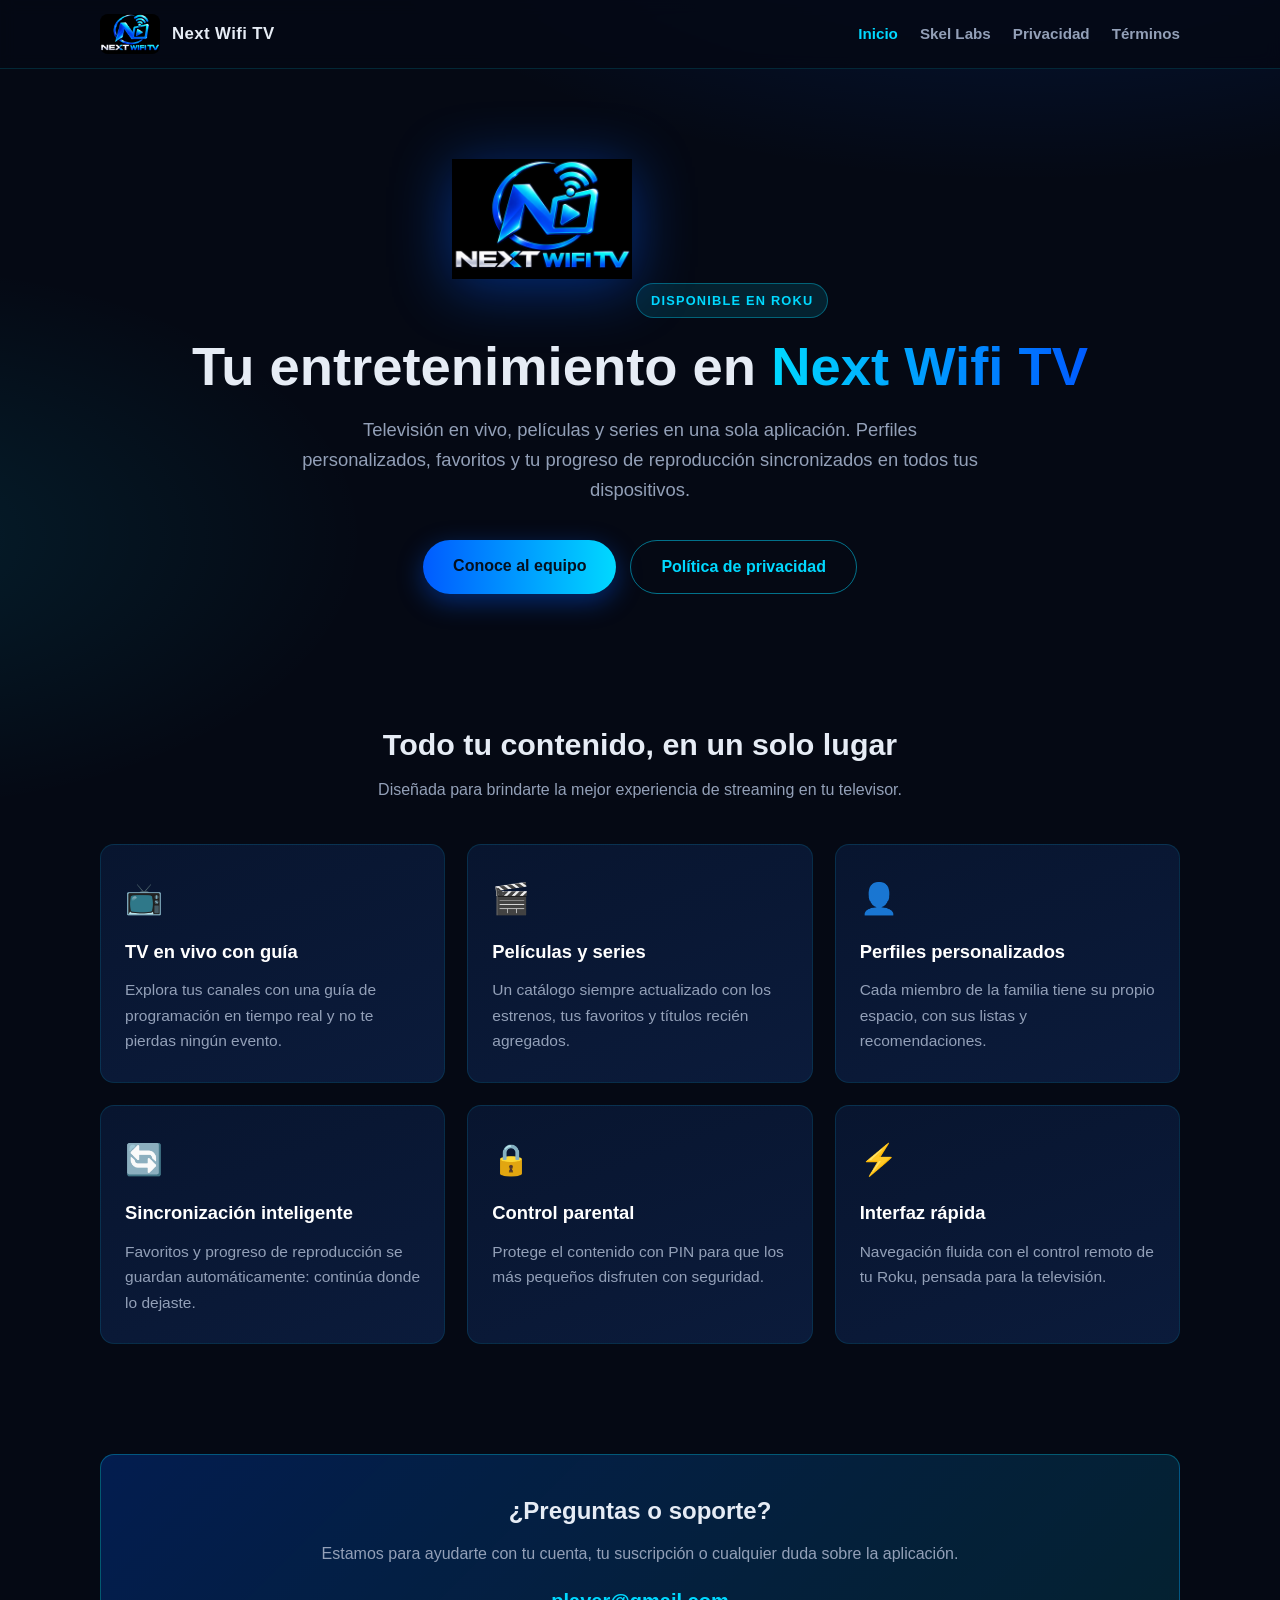
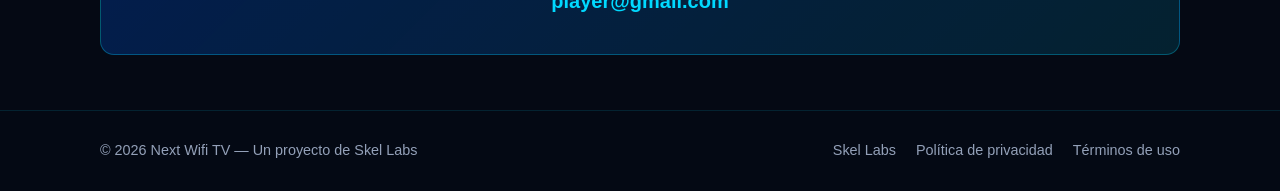
==== index.html @ 7ef52038 "Sitio Next Wifi TV + Skel Labs: landing, politica de privacidad, terminos de uso" ====
<!DOCTYPE html>
<html lang="es">
<head>
    <meta charset="UTF-8">
    <meta name="viewport" content="width=device-width, initial-scale=1.0">
    <title>Next Wifi TV — Tu entretenimiento en Roku</title>
    <meta name="description" content="Next Wifi TV: aplicación para dispositivos Roku con televisión en vivo, películas y series. Perfiles, favoritos y progreso de reproducción sincronizados.">
    <link rel="icon" type="image/png" href="images/logo.png">
    <link rel="stylesheet" href="css/style.css">
</head>
<body>
    <header>
        <div class="container nav">
            <a class="brand" href="./">
                <img src="images/logo.png" alt="Next Wifi TV">
                <span>Next Wifi TV</span>
            </a>
            <nav class="nav-links">
                <a href="./" class="active">Inicio</a>
                <a href="skellabs/">Skel Labs</a>
                <a href="privacy/">Privacidad</a>
                <a href="terms/">Términos</a>
            </nav>
        </div>
    </header>

    <main>
        <section class="hero">
            <div class="container">
                <img class="logo" src="images/logo.png" alt="Logo Next Wifi TV">
                <span class="badge">Disponible en Roku</span>
                <h1>Tu entretenimiento en <span class="grad">Next Wifi TV</span></h1>
                <p>Televisión en vivo, películas y series en una sola aplicación. Perfiles personalizados, favoritos y tu progreso de reproducción sincronizados en todos tus dispositivos.</p>
                <div class="btn-row">
                    <a class="btn btn-primary" href="skellabs/">Conoce al equipo</a>
                    <a class="btn btn-ghost" href="privacy/">Política de privacidad</a>
                </div>
            </div>
        </section>

        <section>
            <div class="container">
                <h2 class="section-title">Todo tu contenido, en un solo lugar</h2>
                <p class="section-sub">Diseñada para brindarte la mejor experiencia de streaming en tu televisor.</p>
                <div class="grid">
                    <div class="card">
                        <div class="icon">📺</div>
                        <h3>TV en vivo con guía</h3>
                        <p>Explora tus canales con una guía de programación en tiempo real y no te pierdas ningún evento.</p>
                    </div>
                    <div class="card">
                        <div class="icon">🎬</div>
                        <h3>Películas y series</h3>
                        <p>Un catálogo siempre actualizado con los estrenos, tus favoritos y títulos recién agregados.</p>
                    </div>
                    <div class="card">
                        <div class="icon">👤</div>
                        <h3>Perfiles personalizados</h3>
                        <p>Cada miembro de la familia tiene su propio espacio, con sus listas y recomendaciones.</p>
                    </div>
                    <div class="card">
                        <div class="icon">🔄</div>
                        <h3>Sincronización inteligente</h3>
                        <p>Favoritos y progreso de reproducción se guardan automáticamente: continúa donde lo dejaste.</p>
                    </div>
                    <div class="card">
                        <div class="icon">🔒</div>
                        <h3>Control parental</h3>
                        <p>Protege el contenido con PIN para que los más pequeños disfruten con seguridad.</p>
                    </div>
                    <div class="card">
                        <div class="icon">⚡</div>
                        <h3>Interfaz rápida</h3>
                        <p>Navegación fluida con el control remoto de tu Roku, pensada para la televisión.</p>
                    </div>
                </div>
            </div>
        </section>

        <section>
            <div class="container">
                <div class="contact-box">
                    <h2>¿Preguntas o soporte?</h2>
                    <p>Estamos para ayudarte con tu cuenta, tu suscripción o cualquier duda sobre la aplicación.</p>
                    <a class="mail" href="mailto:player@gmail.com">player@gmail.com</a>
                </div>
            </div>
        </section>
    </main>

    <footer>
        <div class="container footer-in">
            <span>© 2026 Next Wifi TV — Un proyecto de Skel Labs</span>
            <div class="footer-links">
                <a href="skellabs/">Skel Labs</a>
                <a href="privacy/">Política de privacidad</a>
                <a href="terms/">Términos de uso</a>
            </div>
        </div>
    </footer>
</body>
</html>
---- css/style.css ----
:root {
    --bg: #050914;
    --surface: #08152F;
    --surface-2: #0B1B3B;
    --blue: #005BFF;
    --cyan: #00D9FF;
    --text: #E6ECF5;
    --muted: #93A0B8;
    --radius: 14px;
}

* { margin: 0; padding: 0; box-sizing: border-box; }

html { scroll-behavior: smooth; }

body {
    font-family: -apple-system, BlinkMacSystemFont, 'Segoe UI', Roboto, 'Helvetica Neue', Arial, sans-serif;
    background: radial-gradient(1200px 600px at 80% -10%, rgba(0, 91, 255, 0.22), transparent 60%),
                radial-gradient(900px 500px at -10% 30%, rgba(0, 217, 255, 0.10), transparent 55%),
                var(--bg);
    color: var(--text);
    line-height: 1.65;
    min-height: 100vh;
    display: flex;
    flex-direction: column;
}

a { color: var(--cyan); text-decoration: none; }
a:hover { text-decoration: underline; }

.container { width: min(1080px, 92%); margin: 0 auto; }

/* ---------- Nav ---------- */
header {
    background: rgba(5, 9, 20, 0.85);
    backdrop-filter: blur(8px);
    border-bottom: 1px solid rgba(0, 217, 255, 0.15);
    position: sticky;
    top: 0;
    z-index: 10;
}
.nav {
    display: flex;
    align-items: center;
    justify-content: space-between;
    padding: 14px 0;
    gap: 16px;
}
.brand {
    display: flex;
    align-items: center;
    gap: 12px;
    font-weight: 800;
    font-size: 1.05rem;
    letter-spacing: 0.4px;
    color: var(--text);
}
.brand:hover { text-decoration: none; }
.brand img { height: 40px; width: auto; border-radius: 8px; }
.nav-links { display: flex; gap: 22px; flex-wrap: wrap; }
.nav-links a { color: var(--muted); font-weight: 600; font-size: 0.95rem; }
.nav-links a:hover, .nav-links a.active { color: var(--cyan); text-decoration: none; }

/* ---------- Hero ---------- */
.hero { padding: 90px 0 70px; text-align: center; }
.hero .logo { height: 120px; width: auto; margin-bottom: 26px; filter: drop-shadow(0 8px 30px rgba(0, 91, 255, 0.45)); }
.hero h1 {
    font-size: clamp(2.1rem, 5vw, 3.4rem);
    font-weight: 900;
    line-height: 1.15;
    margin-bottom: 16px;
}
.hero h1 .grad {
    background: linear-gradient(90deg, var(--cyan), var(--blue));
    -webkit-background-clip: text;
    background-clip: text;
    color: transparent;
}
.hero p { color: var(--muted); font-size: 1.15rem; max-width: 680px; margin: 0 auto 34px; }

.btn-row { display: flex; gap: 14px; justify-content: center; flex-wrap: wrap; }
.btn {
    display: inline-block;
    padding: 13px 30px;
    border-radius: 999px;
    font-weight: 700;
    font-size: 1rem;
    transition: transform 0.15s ease, box-shadow 0.15s ease;
}
.btn:hover { text-decoration: none; transform: translateY(-2px); }
.btn-primary {
    background: linear-gradient(90deg, var(--blue), var(--cyan));
    color: #04101f;
    box-shadow: 0 8px 26px rgba(0, 91, 255, 0.4);
}
.btn-ghost { border: 1.5px solid rgba(0, 217, 255, 0.5); color: var(--cyan); }
.btn-ghost:hover { background: rgba(0, 217, 255, 0.08); }

/* ---------- Sections ---------- */
section { padding: 55px 0; }
.section-title { font-size: 1.9rem; font-weight: 850; margin-bottom: 8px; text-align: center; }
.section-sub { color: var(--muted); text-align: center; margin-bottom: 40px; }

.grid { display: grid; gap: 22px; grid-template-columns: repeat(auto-fit, minmax(260px, 1fr)); }

.card {
    background: linear-gradient(160deg, var(--surface), var(--surface-2));
    border: 1px solid rgba(0, 217, 255, 0.12);
    border-radius: var(--radius);
    padding: 28px 24px;
    transition: border-color 0.2s ease, transform 0.2s ease;
}
.card:hover { border-color: rgba(0, 217, 255, 0.45); transform: translateY(-4px); }
.card .icon { font-size: 1.9rem; margin-bottom: 14px; }
.card h3 { font-size: 1.15rem; margin-bottom: 10px; color: #fff; }
.card p { color: var(--muted); font-size: 0.97rem; }

.badge {
    display: inline-block;
    background: rgba(0, 217, 255, 0.12);
    border: 1px solid rgba(0, 217, 255, 0.35);
    color: var(--cyan);
    font-size: 0.8rem;
    font-weight: 700;
    letter-spacing: 1.2px;
    text-transform: uppercase;
    padding: 6px 14px;
    border-radius: 999px;
    margin-bottom: 18px;
}

/* ---------- Skel Labs ---------- */
.studio-hero { text-align: center; padding: 80px 0 40px; }
.studio-hero h1 { font-size: clamp(2rem, 4.5vw, 3rem); font-weight: 900; margin-bottom: 14px; }
.studio-hero p { color: var(--muted); max-width: 720px; margin: 0 auto; font-size: 1.1rem; }

.app-card { display: flex; flex-direction: column; height: 100%; }
.app-card .tag {
    align-self: flex-start;
    font-size: 0.75rem;
    font-weight: 700;
    color: #04101f;
    background: linear-gradient(90deg, var(--cyan), #7ce7ff);
    padding: 4px 10px;
    border-radius: 6px;
    margin-bottom: 12px;
}

.contact-box {
    background: linear-gradient(135deg, rgba(0, 91, 255, 0.25), rgba(0, 217, 255, 0.12));
    border: 1px solid rgba(0, 217, 255, 0.3);
    border-radius: var(--radius);
    padding: 36px;
    text-align: center;
}
.contact-box h2 { margin-bottom: 10px; }
.contact-box p { color: var(--muted); margin-bottom: 18px; }
.contact-box .mail {
    font-size: 1.25rem;
    font-weight: 800;
    color: var(--cyan);
}

/* ---------- Footer ---------- */
footer {
    margin-top: auto;
    border-top: 1px solid rgba(0, 217, 255, 0.12);
    background: rgba(5, 9, 20, 0.9);
    padding: 28px 0;
}
.footer-in {
    display: flex;
    justify-content: space-between;
    align-items: center;
    gap: 16px;
    flex-wrap: wrap;
    color: var(--muted);
    font-size: 0.9rem;
}
.footer-links { display: flex; gap: 20px; flex-wrap: wrap; }
.footer-links a { color: var(--muted); }
.footer-links a:hover { color: var(--cyan); }

@media (max-width: 640px) {
    .nav { flex-direction: column; align-items: flex-start; }
    .hero { padding: 60px 0 40px; }
}
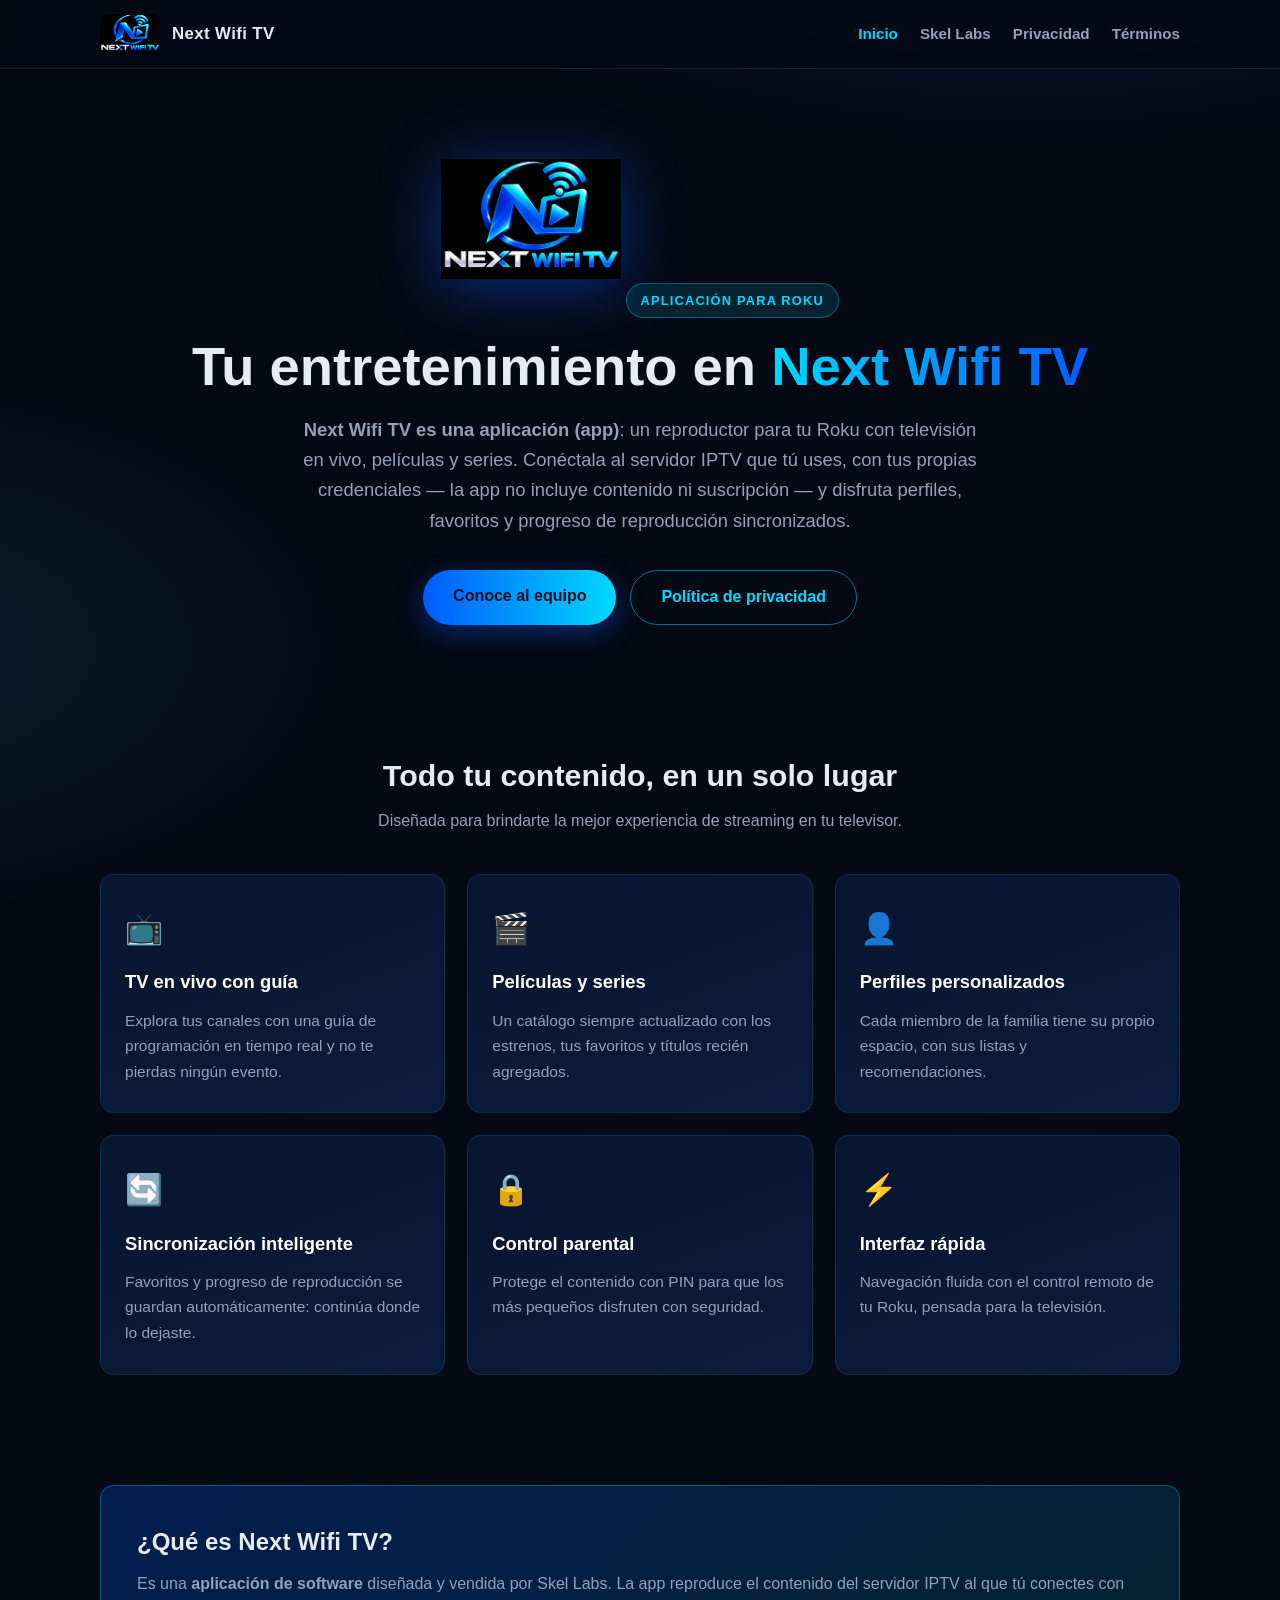
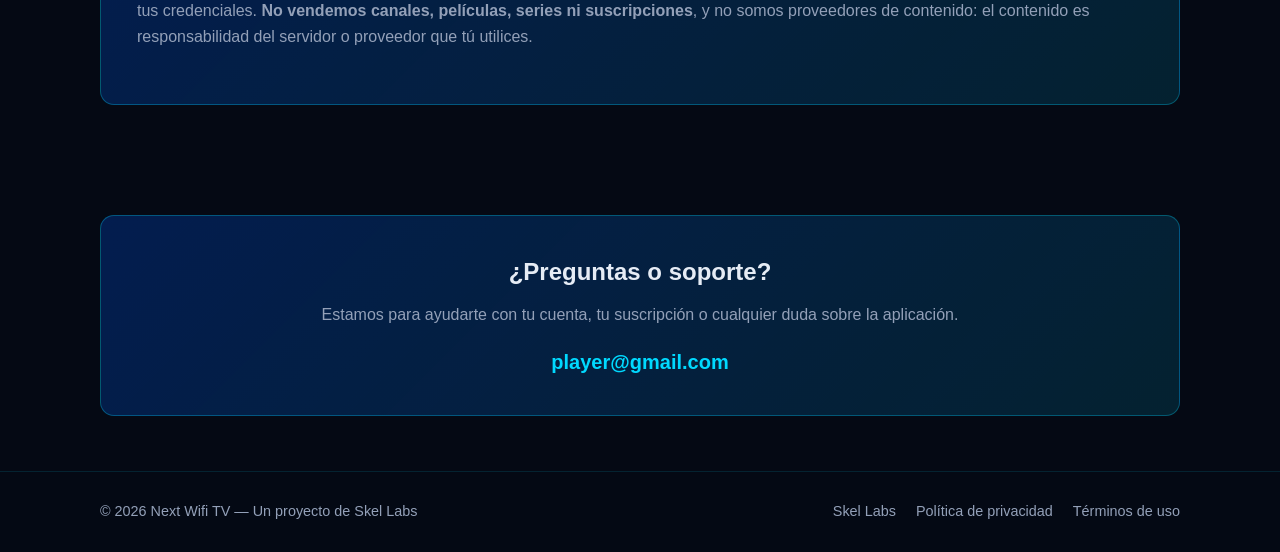
==== commit 27d7a86f: "Reenfoque legal y de marca: vendemos la APP (software), no el servicio de contenido; Skel Labs = dis" ====
--- a/index.html
+++ b/index.html
@@ -28,9 +28,9 @@
         <section class="hero">
             <div class="container">
                 <img class="logo" src="images/logo.png" alt="Logo Next Wifi TV">
-                <span class="badge">Disponible en Roku</span>
+                <span class="badge">Aplicación para Roku</span>
                 <h1>Tu entretenimiento en <span class="grad">Next Wifi TV</span></h1>
-                <p>Televisión en vivo, películas y series en una sola aplicación. Perfiles personalizados, favoritos y tu progreso de reproducción sincronizados en todos tus dispositivos.</p>
+                <p><strong>Next Wifi TV es una aplicación (app)</strong>: un reproductor para tu Roku con televisión en vivo, películas y series. Conéctala al servidor IPTV que tú uses, con tus propias credenciales — la app no incluye contenido ni suscripción — y disfruta perfiles, favoritos y progreso de reproducción sincronizados.</p>
                 <div class="btn-row">
                     <a class="btn btn-primary" href="skellabs/">Conoce al equipo</a>
                     <a class="btn btn-ghost" href="privacy/">Política de privacidad</a>
@@ -79,6 +79,15 @@
 
         <section>
             <div class="container">
+                <div class="contact-box" style="text-align:left">
+                    <h2>¿Qué es Next Wifi TV?</h2>
+                    <p>Es una <strong>aplicación de software</strong> diseñada y vendida por Skel Labs. La app reproduce el contenido del servidor IPTV al que tú conectes con tus credenciales. <strong>No vendemos canales, películas, series ni suscripciones</strong>, y no somos proveedores de contenido: el contenido es responsabilidad del servidor o proveedor que tú utilices.</p>
+                </div>
+            </div>
+        </section>
+
+        <section>
+            <div class="container">
                 <div class="contact-box">
                     <h2>¿Preguntas o soporte?</h2>
                     <p>Estamos para ayudarte con tu cuenta, tu suscripción o cualquier duda sobre la aplicación.</p>
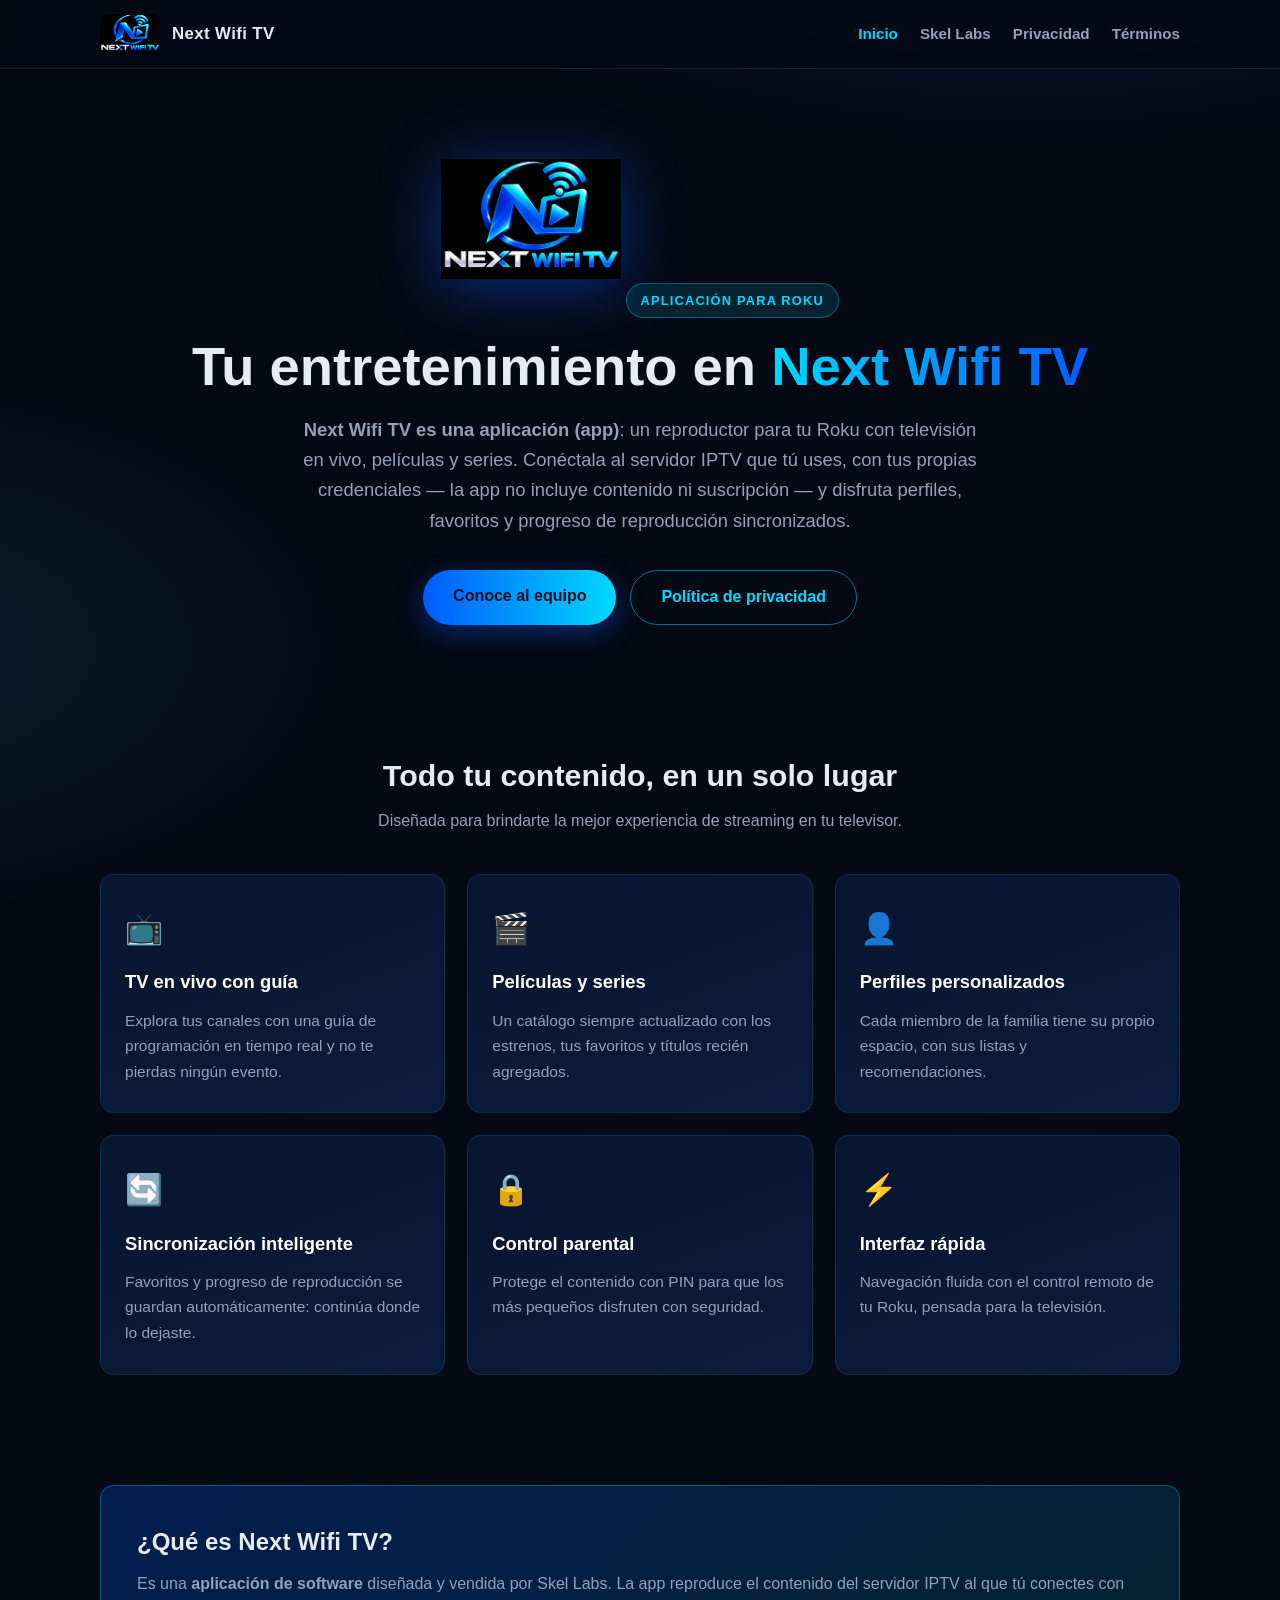
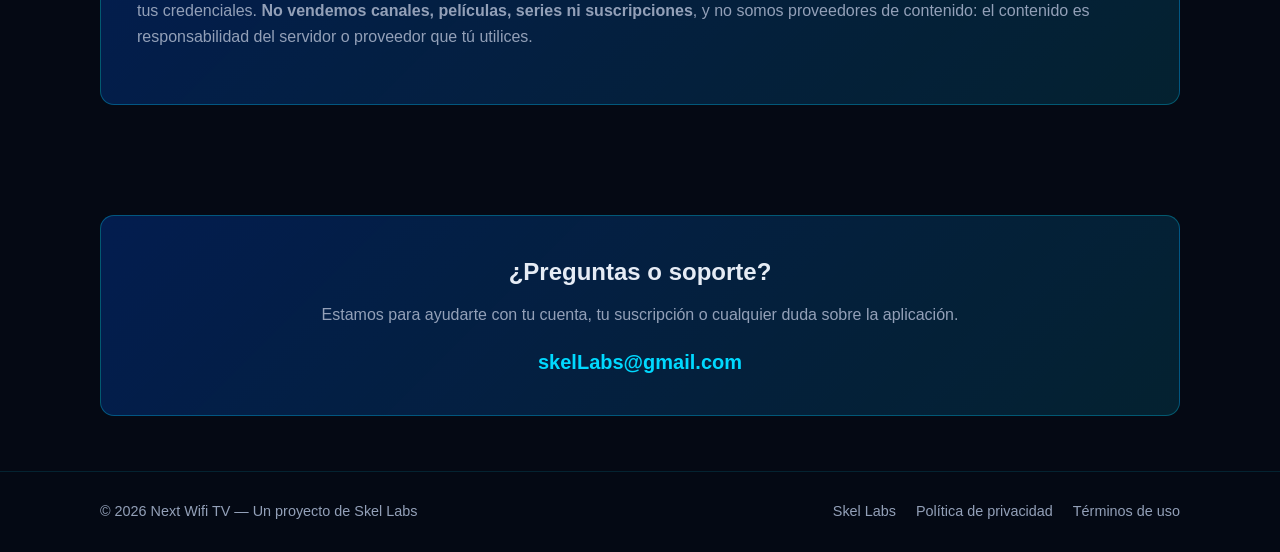
==== commit 34e04156: "Contacto: player@gmail.com -> skelLabs@gmail.com" ====
--- a/index.html
+++ b/index.html
@@ -91,7 +91,7 @@
                 <div class="contact-box">
                     <h2>¿Preguntas o soporte?</h2>
                     <p>Estamos para ayudarte con tu cuenta, tu suscripción o cualquier duda sobre la aplicación.</p>
-                    <a class="mail" href="mailto:player@gmail.com">player@gmail.com</a>
+                    <a class="mail" href="mailto:skelLabs@gmail.com">skelLabs@gmail.com</a>
                 </div>
             </div>
         </section>
